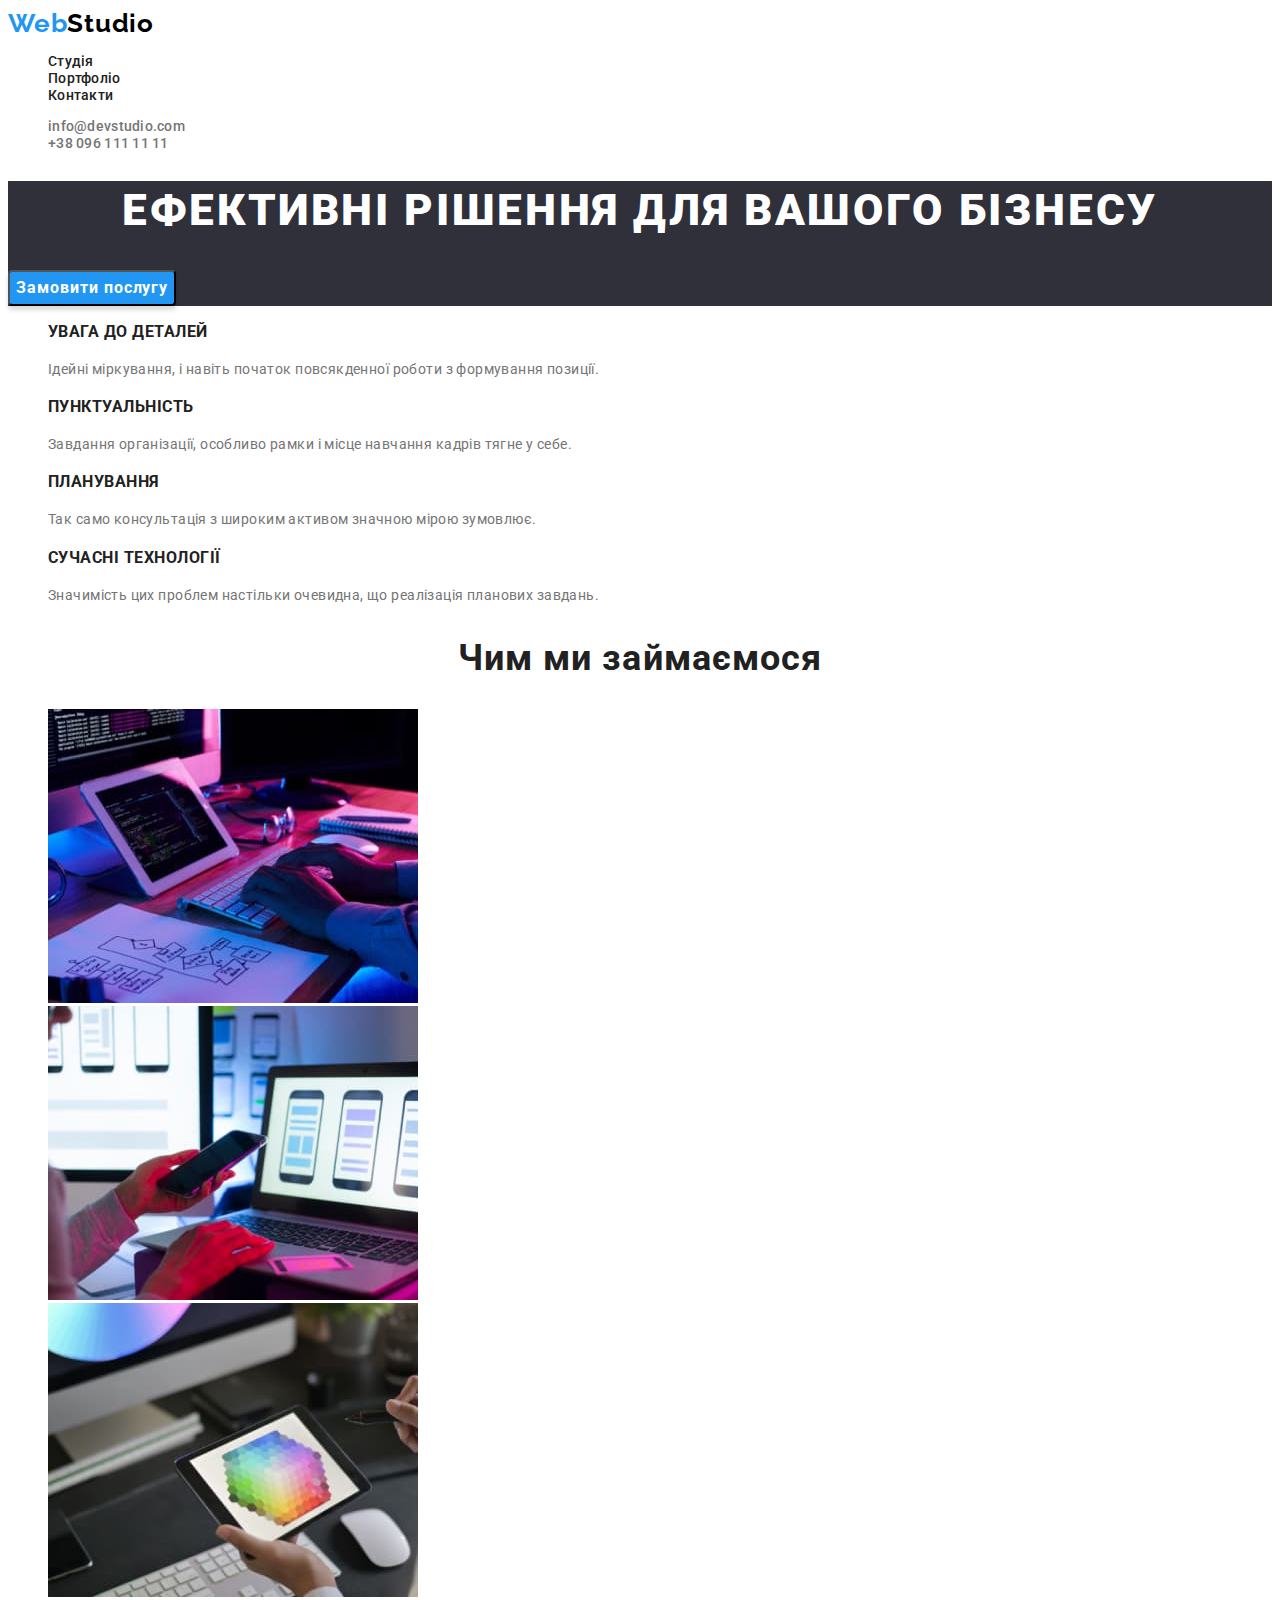
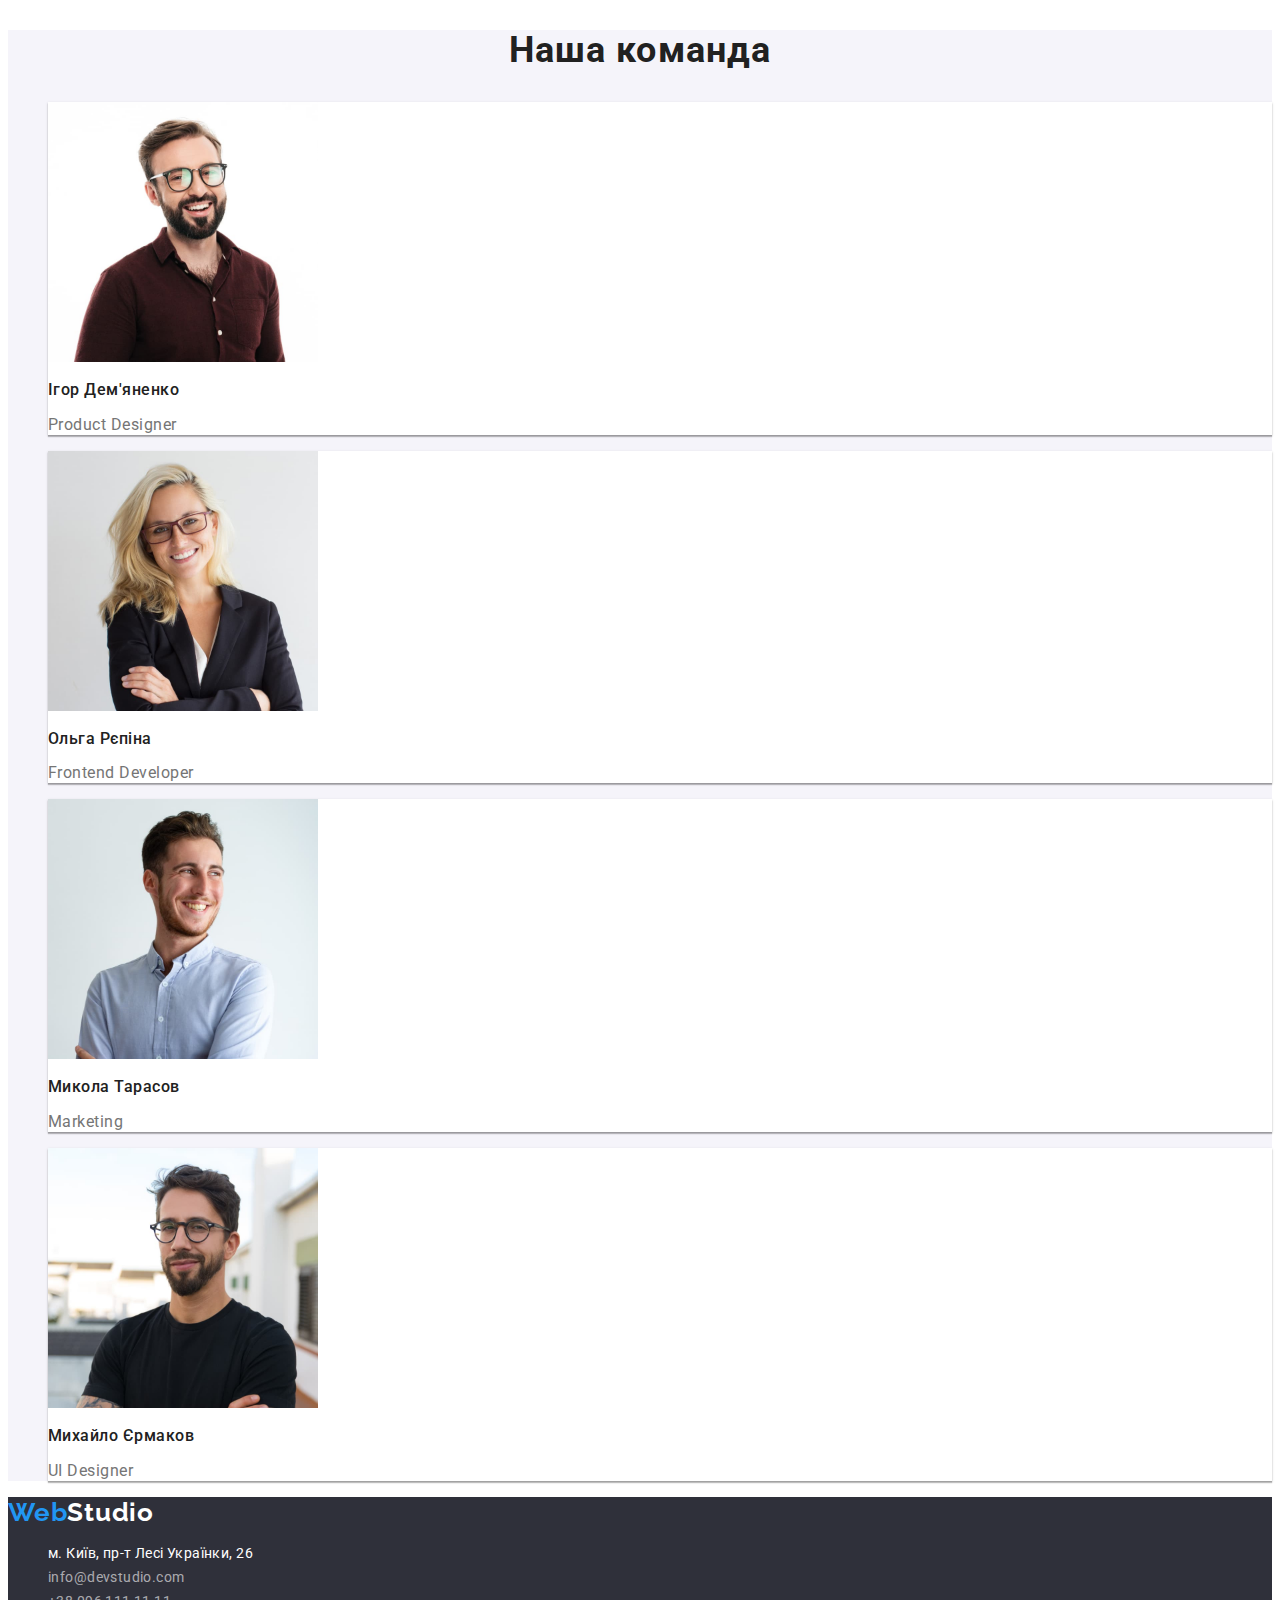
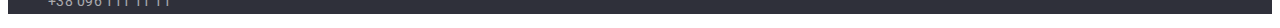
==== index.html @ ff4c9b48 "start hw-3" ====
<!DOCTYPE html>
<html lang="uk">
    <head>
        <meta charset="UTF-8" />
        <meta http-equiv="X-UA-Compatible" content="IE=edge" />
        <meta name="viewport" content="width=device-width, initial-scale=1.0" />
        <title>WebStudio</title>
        <link rel="stylesheet" href="./css/styles.css" />
        <link rel="preconnect" href="https://fonts.googleapis.com" />
        <link rel="preconnect" href="https://fonts.gstatic.com" crossorigin />
        <link href="https://fonts.googleapis.com/css2?family=Raleway:wght@700&family=Roboto:wght@400;500;700;900&display=swap" rel="stylesheet" />
    </head>

    <body>
        <header class="header">
            <a class="logo" href="./index.html"><span class="color-logo">Web</span>Studio</a>
            <nav class="nav">
                <ul class="nav-list">
                    <li class="nav-item"><a class="nav-link" href="./index.html">Студія</a></li>
                    <li class="nav-item"><a class="nav-link" href="./portfolio.html">Портфоліо</a></li>
                    <li class="nav-item"><a class="nav-link" href="#">Контакти</a></li>
                </ul>
            </nav>
            <ul class="contact-list">
                <li class="contact-item">
                    <a class="contact-link" href="mailto:info@devstudio.com">info@devstudio.com</a>
                </li>
                <li class="contact-item">
                    <a class="contact-link" href="tel:+380961111111">+38 096 111 11 11</a>
                </li>
            </ul>
        </header>

        <main class="main">
            <section class="section-banner">
                <h1 class="banner-titel">Ефективні рішення для вашого бізнесу</h1>
                <button class="banner-button" type="button">Замовити послугу</button>
            </section>

            <section class="section-advantage">
                <h2 class="visually-hidden">Наші переваги</h2>
                <ul class="advantage-list">
                    <li class="advantage-item">
                        <h3 class="advantage-subtitel">Увага до деталей</h3>
                        <p class="advantage-text">Ідейні міркування, і навіть початок повсякденної роботи з формування позиції.</p>
                    </li>
                    <li class="advantage-item">
                        <h3 class="advantage-subtitel">Пунктуальність</h3>
                        <p class="advantage-text">Завдання організації, особливо рамки і місце навчання кадрів тягне у себе.</p>
                    </li>
                    <li class="advantage-item">
                        <h3 class="advantage-subtitel">Планування</h3>
                        <p class="advantage-text">Так само консультація з широким активом значною мірою зумовлює.</p>
                    </li>
                    <li class="advantage-item">
                        <h3 class="advantage-subtitel">Сучасні технології</h3>
                        <p class="advantage-text">Значимість цих проблем настільки очевидна, що реалізація планових завдань.</p>
                    </li>
                </ul>
            </section>

            <section class="section-speciality">
                <h2 class="speciality-titel">Чим ми займаємося</h2>
                <ul class="speciality-list">
                    <li class="speciality-item">
                        <img class="speciality-image" src="./images/doing/keyboard.jpg" alt="Розробник пише код" width="370" />
                    </li>
                    <li class="speciality-item">
                        <img class="speciality-image" src="./images/doing/phone.jpg" alt="Користувач підключає телефон до ноутбуку" width="370" />
                    </li>
                    <li class="speciality-item">
                        <img class="speciality-image" src="./images/doing/tablet.jpg" alt="Дизайнер вибирає колір на планшеті" width="370" />
                    </li>
                </ul>
            </section>

            <section class="section-team">
                <h2 class="team-titel">Наша команда</h2>
                <ul class="team-list">
                    <li class="team-item">
                        <img class="team-image" src="./images/team/dem.jpg" alt="Фото Ігоря Дем'яненко" width="270" />
                        <h3 class="team-subtitel">Ігор Дем'яненко</h3>
                        <p class="team-text">Product Designer</p>
                    </li>
                    <li class="team-item">
                        <img class="team-image" src="./images/team/rep.jpg" alt="Фото Ольги Рєпіной" width="270" />
                        <h3 class="team-subtitel">Ольга Рєпіна</h3>
                        <p class="team-text">Frontend Developer</p>
                    </li>
                    <li class="team-item">
                        <img class="team-image" src="./images/team/tar.jpg" alt="Фото Миколи Тарасова" width="270" />
                        <h3 class="team-subtitel">Микола Тарасов</h3>
                        <p class="team-text">Marketing</p>
                    </li>
                    <li class="team-item">
                        <img class="team-image" src="./images/team/erm.jpg" alt="Фото Михайла Єрмакова" width="270" />
                        <h3 class="team-subtitel">Михайло Єрмаков</h3>
                        <p class="team-text">UI Designer</p>
                    </li>
                </ul>
            </section>
        </main>

        <footer class="footer">
            <a class="logo footer-logo" href="./index.html"><span class="color-logo">Web</span>Studio</a>
            <address class="address">
                <ul class="footer-list">
                    <li class="footer-item">
                        <a class="footer-llink-map" href="https://goo.gl/maps/CtNU3nowhyDTVTYz7" target="_blank" rel="noopener noreferrer nofollow">
                            м. Київ, пр-т Лесі Українки, 26
                        </a>
                    </li>
                    <li class="footer-item">
                        <a class="footer-llink-mail" href="mailto:info@devstudio.com">info@devstudio.com</a>
                    </li>
                    <li class="footer-item">
                        <a class="footer-llink-tel" href="tel:+380961111111">+38 096 111 11 11</a>
                    </li>
                </ul>
            </address>
        </footer>
    </body>
</html>
---- css/styles.css ----
a {
  text-decoration: none;
}
ul {
  list-style: none;
}

:root {
  --primary-titel-color: #212121;
  --primary-text-color: #757575;
  --logo-color: #000000;
  --primary-color: #ffffff;
  --secondary-background-color: #f5f4fa;
  --footer-background-color: #2f303a;
  --accent-color: #2196f3;
  --button-active-color: #188ce8;
  --footer-contact-color: rgba(255, 255, 255, 0.6);
}

body {
  font-family: 'Roboto', sans-serif;
  font-size: 14px;
  color: var(--primary-text-color);
  background-color: var(--primary-color);
}

.header {
}
.logo {
  font-family: 'Raleway', sans-serif;
  font-weight: 700;
  font-size: 26px;
  line-height: 1.19;
  letter-spacing: 0.03em;
  color: var(--logo-color);
}
.color-logo {
  color: var(--accent-color);
}
.nav {
}
.nav-list {
}
.nav-item {
}
.nav-link {
  font-weight: 500;
  line-height: 1.14;
  letter-spacing: 0.02em;
  color: var(--primary-titel-color);
}
.nav-link:hover,
.nav-link:focus {
  color: var(--accent-color);
}
.contact-list {
}
.contact-item {
}
.contact-link {
  font-weight: 500;
  line-height: 1.14;
  letter-spacing: 0.02em;
  color: var(--primary-text-color);
}
.contact-link:hover,
.contact-link:focus {
  color: var(--accent-color);
}
.main {
}
.section-banner {
  background-color: var(--footer-background-color);
}
.banner-titel {
  font-weight: 900;
  font-size: 44px;
  line-height: 1.36;
  text-align: center;
  letter-spacing: 0.06em;
  text-transform: uppercase;
  color: var(--primary-color);
}
.banner-button {
  font-family: inherit;
  font-weight: 700;
  font-size: 16px;
  line-height: 1.87;
  text-align: center;
  letter-spacing: 0.06em;
  cursor: pointer;
  color: var(--primary-color);
  background-color: var(--accent-color);
  box-shadow: 0px 4px 4px rgba(0, 0, 0, 0.15);
  border-radius: 4px;
}
.banner-button:hover,
.banner-button:focus {
  background: var(--button-active-color);
}
.section-advantage {
}
.visually-hidden {
  position: absolute;
  white-space: nowrap;
  width: 1px;
  height: 1px;
  overflow: hidden;
  border: 0;
  padding: 0;
  clip: rect(0 0 0 0);
  clip-path: inset(50%);
  margin: -1px;
}
.advantage-list {
}
.advantage-item {
}
.advantage-subtitel {
  font-weight: 700;
  line-height: 1.14;
  letter-spacing: 0.03em;
  text-transform: uppercase;
  color: var(--primary-titel-color);
}
.advantage-text {
  line-height: 1.71;
  letter-spacing: 0.03em;
}
.section-speciality {
}
.speciality-titel {
  font-weight: 700;
  font-size: 36px;
  line-height: 1.16;
  text-align: center;
  letter-spacing: 0.03em;
  color: var(--primary-titel-color);
}
.speciality-list {
}
.speciality-item {
}
.speciality-image {
}
.section-team {
  background-color: var(--secondary-background-color);
}
.team-titel {
  font-weight: 700;
  font-size: 36px;
  line-height: 1.16;
  text-align: center;
  letter-spacing: 0.03em;
  color: var(--primary-titel-color);
}
.team-list {
}
.team-item {
  background-color: var(--primary-color);
  box-shadow: 0px 1px 3px rgba(0, 0, 0, 0.12), 0px 1px 1px rgba(0, 0, 0, 0.14),
    0px 2px 1px rgba(0, 0, 0, 0.2);
}
.team-image {
}
.team-subtitel {
  font-weight: 500;
  font-size: 16px;
  line-height: 1.18;
  letter-spacing: 0.03em;
  color: var(--primary-titel-color);
}
.team-text {
  font-size: 16px;
  line-height: 1.18;
  letter-spacing: 0.03em;
}
.footer {
  background-color: var(--footer-background-color);
}
.footer-logo {
  color: var(--primary-color);
}
.address {
}
.footer-list {
}
.footer-item {
}
.footer-llink-map {
  font-style: normal;
  line-height: 1.71;
  letter-spacing: 0.03em;
  color: var(--primary-color);
}
.footer-llink-map:hover,
.footer-llink-map:focus{
  color: var(--accent-color);
}
.footer-llink-mail {
  font-style: normal;
  line-height: 1.71;
  letter-spacing: 0.03em;
  color: var(--footer-contact-color);
}
.footer-llink-mail:hover,
.footer-llink-mail:focus{
  color: var(--accent-color);
}
.footer-llink-tel {
  font-style: normal;
  line-height: 1.71;
  letter-spacing: 0.03em;
  color: var(--footer-contact-color);
}
.footer-llink-tel:hover,
.footer-llink-tel:focus{
  color: var(--accent-color);
}

/* style portfolio */

.active {
  color: var(--accent-color);
}
.main-portfolio {
  background-color: var(--primary-color);
}
.filter-list {
}
.filter-item {
}
.filter-button {
  font-family: inherit;
  font-weight: 500;
  font-size: 16px;
  line-height: 1.62;
  text-align: center;
  letter-spacing: 0.03em;
  cursor: pointer;
  background-color: var(--secondary-background-color);
  box-shadow: 0px 3px 1px rgba(0, 0, 0, 0.1), 0px 1px 2px rgba(0, 0, 0, 0.08),
    0px 2px 2px rgba(0, 0, 0, 0.12);
  border-radius: 4px;
}
.filter-button:hover,
.filter-button:focus {
  color: var(--primary-color);
  background-color: var(--accent-color);
}
.section-work {
}
.card-list {
}
.card-item {
}
.card-link {
}
.card-image {
}
.card-titel {
  font-weight: 700;
  font-size: 18px;
  line-height: 2;
  letter-spacing: 0.06em;
  color: var(--primary-titel-color);
}
.card-text {
  font-size: 16px;
  line-height: 1.87;
  letter-spacing: 0.03em;
  color: var(--primary-text-color);
}
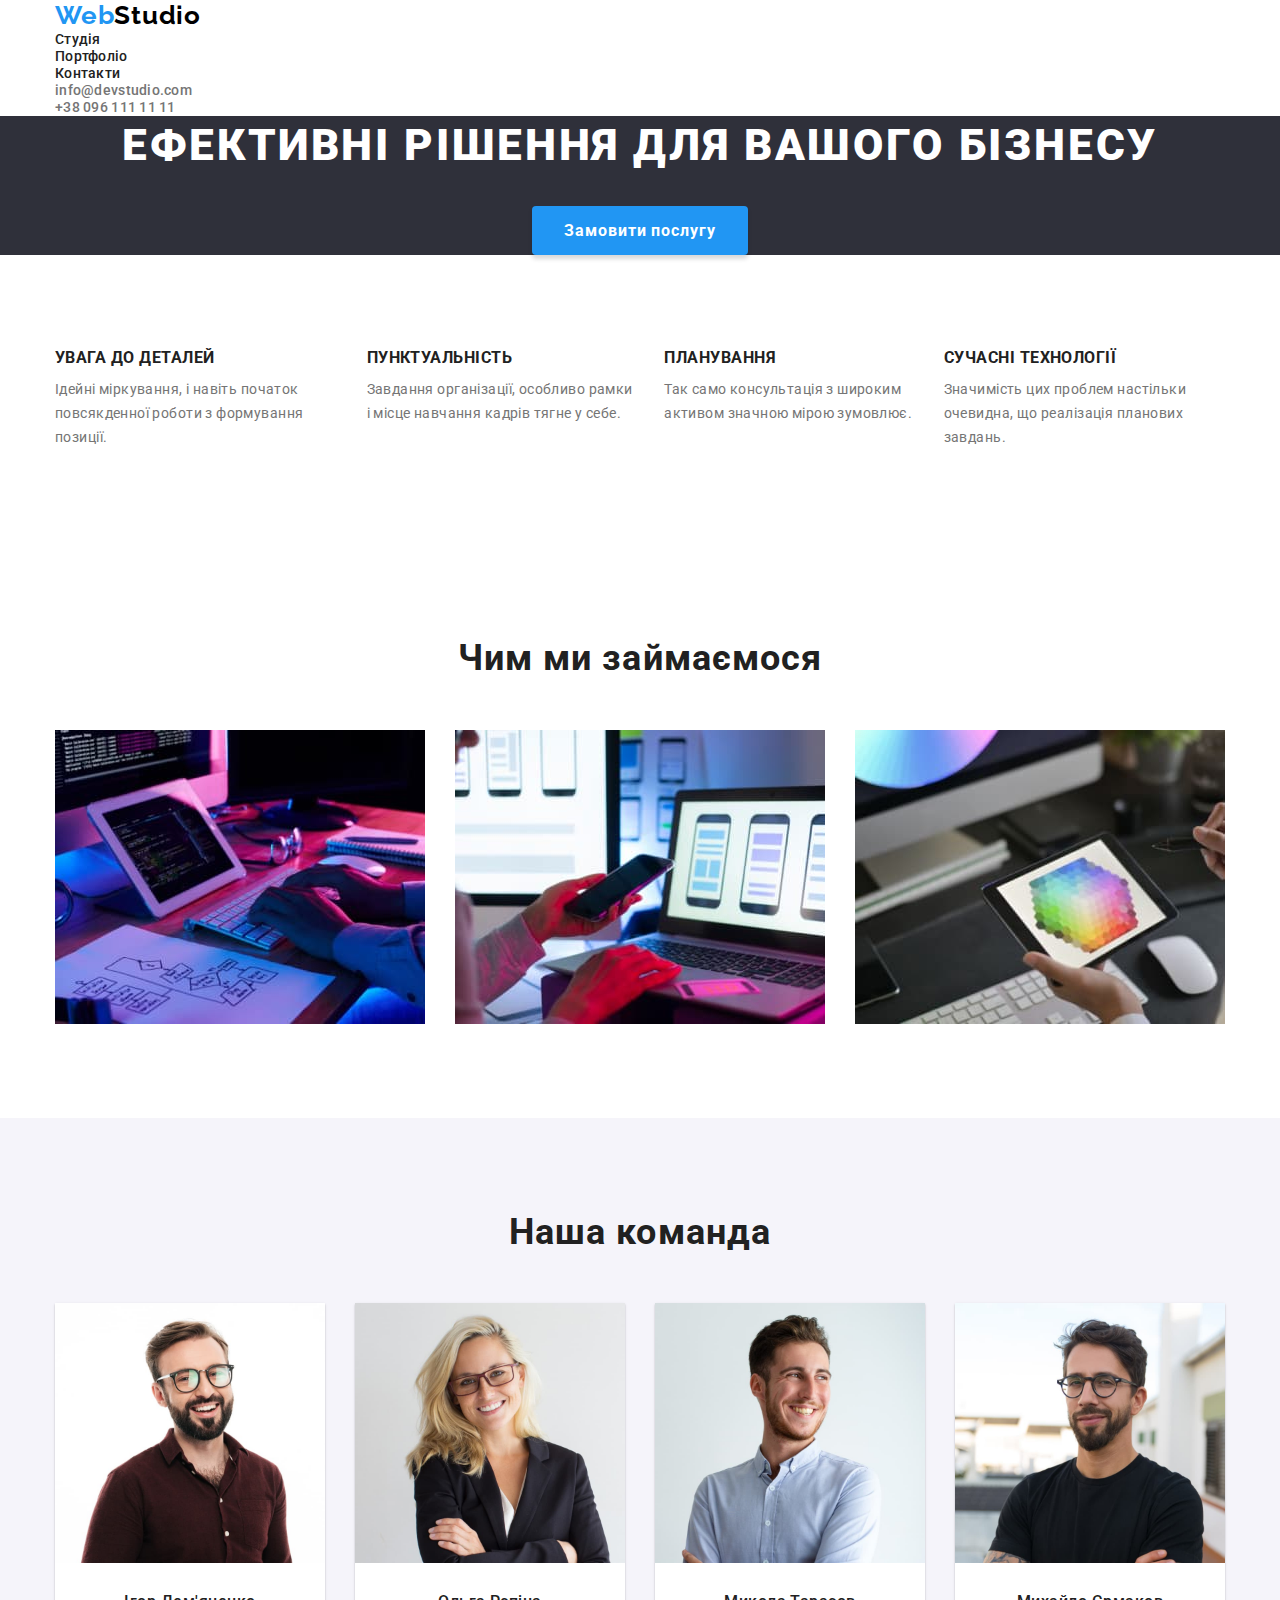
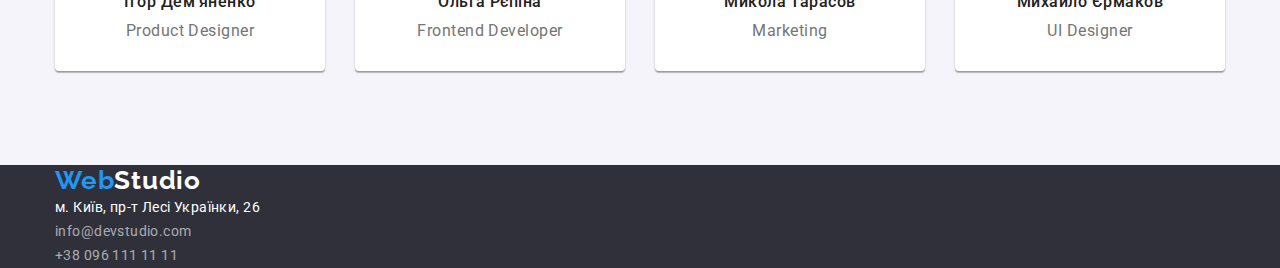
==== commit 701b5894: "decor hw-3" ====
--- a/index.html
+++ b/index.html
@@ -1,123 +1,192 @@
 <!DOCTYPE html>
 <html lang="uk">
-    <head>
-        <meta charset="UTF-8" />
-        <meta http-equiv="X-UA-Compatible" content="IE=edge" />
-        <meta name="viewport" content="width=device-width, initial-scale=1.0" />
-        <title>WebStudio</title>
-        <link rel="stylesheet" href="./css/styles.css" />
-        <link rel="preconnect" href="https://fonts.googleapis.com" />
-        <link rel="preconnect" href="https://fonts.gstatic.com" crossorigin />
-        <link href="https://fonts.googleapis.com/css2?family=Raleway:wght@700&family=Roboto:wght@400;500;700;900&display=swap" rel="stylesheet" />
-    </head>
+  <head>
+    <meta charset="UTF-8" />
+    <meta http-equiv="X-UA-Compatible" content="IE=edge" />
+    <meta name="viewport" content="width=device-width, initial-scale=1.0" />
+    <title>WebStudio</title>
+    <link
+      rel="stylesheet"
+      href="https://cdnjs.cloudflare.com/ajax/libs/modern-normalize/1.1.0/modern-normalize.min.css"
+    />
+    <link rel="stylesheet" href="./css/styles.css" />
+    <link rel="preconnect" href="https://fonts.googleapis.com" />
+    <link rel="preconnect" href="https://fonts.gstatic.com" crossorigin />
+    <link
+      href="https://fonts.googleapis.com/css2?family=Raleway:wght@700&family=Roboto:wght@400;500;700;900&display=swap"
+      rel="stylesheet"
+    />
+  </head>
 
-    <body>
-        <header class="header">
-            <a class="logo" href="./index.html"><span class="color-logo">Web</span>Studio</a>
-            <nav class="nav">
-                <ul class="nav-list">
-                    <li class="nav-item"><a class="nav-link" href="./index.html">Студія</a></li>
-                    <li class="nav-item"><a class="nav-link" href="./portfolio.html">Портфоліо</a></li>
-                    <li class="nav-item"><a class="nav-link" href="#">Контакти</a></li>
-                </ul>
-            </nav>
-            <ul class="contact-list">
-                <li class="contact-item">
-                    <a class="contact-link" href="mailto:info@devstudio.com">info@devstudio.com</a>
-                </li>
-                <li class="contact-item">
-                    <a class="contact-link" href="tel:+380961111111">+38 096 111 11 11</a>
-                </li>
-            </ul>
-        </header>
+  <body>
+    <header class="header">
+      <div class="container">
+        <a class="logo" href="./index.html"><span class="color-logo">Web</span>Studio</a>
+        <nav class="nav">
+          <ul class="nav-list">
+            <li class="nav-item"><a class="nav-link" href="./index.html">Студія</a></li>
+            <li class="nav-item"><a class="nav-link" href="./portfolio.html">Портфоліо</a></li>
+            <li class="nav-item"><a class="nav-link" href="#">Контакти</a></li>
+          </ul>
+        </nav>
+        <ul class="contact-list">
+          <li class="contact-item">
+            <a class="contact-link" href="mailto:info@devstudio.com">info@devstudio.com</a>
+          </li>
+          <li class="contact-item">
+            <a class="contact-link" href="tel:+380961111111">+38 096 111 11 11</a>
+          </li>
+        </ul>
+      </div>
+    </header>
 
-        <main class="main">
-            <section class="section-banner">
-                <h1 class="banner-titel">Ефективні рішення для вашого бізнесу</h1>
-                <button class="banner-button" type="button">Замовити послугу</button>
-            </section>
+    <main class="main">
+      <section class="section-banner">
+        <div class="container">
+          <h1 class="banner-titel">Ефективні рішення для вашого бізнесу</h1>
+          <button class="banner-button" type="button">Замовити послугу</button>
+        </div>
+      </section>
 
-            <section class="section-advantage">
-                <h2 class="visually-hidden">Наші переваги</h2>
-                <ul class="advantage-list">
-                    <li class="advantage-item">
-                        <h3 class="advantage-subtitel">Увага до деталей</h3>
-                        <p class="advantage-text">Ідейні міркування, і навіть початок повсякденної роботи з формування позиції.</p>
-                    </li>
-                    <li class="advantage-item">
-                        <h3 class="advantage-subtitel">Пунктуальність</h3>
-                        <p class="advantage-text">Завдання організації, особливо рамки і місце навчання кадрів тягне у себе.</p>
-                    </li>
-                    <li class="advantage-item">
-                        <h3 class="advantage-subtitel">Планування</h3>
-                        <p class="advantage-text">Так само консультація з широким активом значною мірою зумовлює.</p>
-                    </li>
-                    <li class="advantage-item">
-                        <h3 class="advantage-subtitel">Сучасні технології</h3>
-                        <p class="advantage-text">Значимість цих проблем настільки очевидна, що реалізація планових завдань.</p>
-                    </li>
-                </ul>
-            </section>
+      <section class="section section-advantage">
+        <div class="container">
+          <h2 class="visually-hidden">Наші переваги</h2>
+          <ul class="advantage-list">
+            <li class="advantage-item">
+              <h3 class="advantage-subtitel">Увага до деталей</h3>
+              <p class="advantage-text">
+                Ідейні міркування, і навіть початок повсякденної роботи з формування позиції.
+              </p>
+            </li>
+            <li class="advantage-item">
+              <h3 class="advantage-subtitel">Пунктуальність</h3>
+              <p class="advantage-text">
+                Завдання організації, особливо рамки і місце навчання кадрів тягне у себе.
+              </p>
+            </li>
+            <li class="advantage-item">
+              <h3 class="advantage-subtitel">Планування</h3>
+              <p class="advantage-text">
+                Так само консультація з широким активом значною мірою зумовлює.
+              </p>
+            </li>
+            <li class="advantage-item">
+              <h3 class="advantage-subtitel">Сучасні технології</h3>
+              <p class="advantage-text">
+                Значимість цих проблем настільки очевидна, що реалізація планових завдань.
+              </p>
+            </li>
+          </ul>
+        </div>
+      </section>
 
-            <section class="section-speciality">
-                <h2 class="speciality-titel">Чим ми займаємося</h2>
-                <ul class="speciality-list">
-                    <li class="speciality-item">
-                        <img class="speciality-image" src="./images/doing/keyboard.jpg" alt="Розробник пише код" width="370" />
-                    </li>
-                    <li class="speciality-item">
-                        <img class="speciality-image" src="./images/doing/phone.jpg" alt="Користувач підключає телефон до ноутбуку" width="370" />
-                    </li>
-                    <li class="speciality-item">
-                        <img class="speciality-image" src="./images/doing/tablet.jpg" alt="Дизайнер вибирає колір на планшеті" width="370" />
-                    </li>
-                </ul>
-            </section>
+      <section class="section section-speciality">
+        <div class="container">
+          <h2 class="speciality-titel">Чим ми займаємося</h2>
+          <ul class="speciality-list">
+            <li class="speciality-item">
+              <img
+                class="speciality-image"
+                src="./images/doing/keyboard.jpg"
+                alt="Розробник пише код"
+                width="370"
+              />
+            </li>
+            <li class="speciality-item">
+              <img
+                class="speciality-image"
+                src="./images/doing/phone.jpg"
+                alt="Користувач підключає телефон до ноутбуку"
+                width="370"
+              />
+            </li>
+            <li class="speciality-item">
+              <img
+                class="speciality-image"
+                src="./images/doing/tablet.jpg"
+                alt="Дизайнер вибирає колір на планшеті"
+                width="370"
+              />
+            </li>
+          </ul>
+        </div>
+      </section>
 
-            <section class="section-team">
-                <h2 class="team-titel">Наша команда</h2>
-                <ul class="team-list">
-                    <li class="team-item">
-                        <img class="team-image" src="./images/team/dem.jpg" alt="Фото Ігоря Дем'яненко" width="270" />
-                        <h3 class="team-subtitel">Ігор Дем'яненко</h3>
-                        <p class="team-text">Product Designer</p>
-                    </li>
-                    <li class="team-item">
-                        <img class="team-image" src="./images/team/rep.jpg" alt="Фото Ольги Рєпіной" width="270" />
-                        <h3 class="team-subtitel">Ольга Рєпіна</h3>
-                        <p class="team-text">Frontend Developer</p>
-                    </li>
-                    <li class="team-item">
-                        <img class="team-image" src="./images/team/tar.jpg" alt="Фото Миколи Тарасова" width="270" />
-                        <h3 class="team-subtitel">Микола Тарасов</h3>
-                        <p class="team-text">Marketing</p>
-                    </li>
-                    <li class="team-item">
-                        <img class="team-image" src="./images/team/erm.jpg" alt="Фото Михайла Єрмакова" width="270" />
-                        <h3 class="team-subtitel">Михайло Єрмаков</h3>
-                        <p class="team-text">UI Designer</p>
-                    </li>
-                </ul>
-            </section>
-        </main>
+      <section class="section section-team">
+        <div class="container">
+          <h2 class="team-titel">Наша команда</h2>
+          <ul class="team-list">
+            <li class="team-item">
+              <img
+                class="team-image"
+                src="./images/team/dem.jpg"
+                alt="Фото Ігоря Дем'яненко"
+                width="270"
+              />
+              <h3 class="team-subtitel">Ігор Дем'яненко</h3>
+              <p class="team-text">Product Designer</p>
+            </li>
+            <li class="team-item">
+              <img
+                class="team-image"
+                src="./images/team/rep.jpg"
+                alt="Фото Ольги Рєпіной"
+                width="270"
+              />
+              <h3 class="team-subtitel">Ольга Рєпіна</h3>
+              <p class="team-text">Frontend Developer</p>
+            </li>
+            <li class="team-item">
+              <img
+                class="team-image"
+                src="./images/team/tar.jpg"
+                alt="Фото Миколи Тарасова"
+                width="270"
+              />
+              <h3 class="team-subtitel">Микола Тарасов</h3>
+              <p class="team-text">Marketing</p>
+            </li>
+            <li class="team-item">
+              <img
+                class="team-image"
+                src="./images/team/erm.jpg"
+                alt="Фото Михайла Єрмакова"
+                width="270"
+              />
+              <h3 class="team-subtitel">Михайло Єрмаков</h3>
+              <p class="team-text">UI Designer</p>
+            </li>
+          </ul>
+        </div>
+      </section>
+    </main>
 
-        <footer class="footer">
-            <a class="logo footer-logo" href="./index.html"><span class="color-logo">Web</span>Studio</a>
-            <address class="address">
-                <ul class="footer-list">
-                    <li class="footer-item">
-                        <a class="footer-llink-map" href="https://goo.gl/maps/CtNU3nowhyDTVTYz7" target="_blank" rel="noopener noreferrer nofollow">
-                            м. Київ, пр-т Лесі Українки, 26
-                        </a>
-                    </li>
-                    <li class="footer-item">
-                        <a class="footer-llink-mail" href="mailto:info@devstudio.com">info@devstudio.com</a>
-                    </li>
-                    <li class="footer-item">
-                        <a class="footer-llink-tel" href="tel:+380961111111">+38 096 111 11 11</a>
-                    </li>
-                </ul>
-            </address>
-        </footer>
-    </body>
+    <footer class="footer">
+      <div class="container">
+        <a class="logo footer-logo" href="./index.html"
+          ><span class="color-logo">Web</span>Studio</a
+        >
+        <address class="address">
+          <ul class="footer-list">
+            <li class="footer-item">
+              <a
+                class="footer-llink-map"
+                href="https://goo.gl/maps/CtNU3nowhyDTVTYz7"
+                target="_blank"
+                rel="noopener noreferrer nofollow"
+              >
+                м. Київ, пр-т Лесі Українки, 26
+              </a>
+            </li>
+            <li class="footer-item">
+              <a class="footer-llink-mail" href="mailto:info@devstudio.com">info@devstudio.com</a>
+            </li>
+            <li class="footer-item">
+              <a class="footer-llink-tel" href="tel:+380961111111">+38 096 111 11 11</a>
+            </li>
+          </ul>
+        </address>
+      </div>
+    </footer>
+  </body>
 </html>
--- a/css/styles.css
+++ b/css/styles.css
@@ -1,8 +1,27 @@
 a {
   text-decoration: none;
 }
+img  {
+  display: block;
+}
 ul {
   list-style: none;
+  margin-top: 0;
+  margin-bottom: 0;
+  padding-left: 0;
+}
+p {
+  margin-top: 0;
+  margin-bottom: 0;
+}
+h1,
+h2,
+h3,
+h4,
+h5,
+h6 {
+  margin-top: 0;
+  margin-bottom: 0;
 }
 
 :root {
@@ -23,7 +42,18 @@
   color: var(--primary-text-color);
   background-color: var(--primary-color);
 }
-
+.container {
+  width: 100%;
+  max-width: 1200px;
+  margin-left: auto;
+  margin-right: auto;
+  padding-left: 15px;
+  padding-right: 15px;
+}
+.section{
+  padding-top: 94px;
+  padding-bottom: 94px;
+}
 .header {
 }
 .logo {
@@ -73,6 +103,7 @@
   background-color: var(--footer-background-color);
 }
 .banner-titel {
+  margin-bottom: 30px;
   font-weight: 900;
   font-size: 44px;
   line-height: 1.36;
@@ -82,6 +113,10 @@
   color: var(--primary-color);
 }
 .banner-button {
+  display: block;
+  margin-left: auto;
+  margin-right: auto;
+  padding: 10px 32px;
   font-family: inherit;
   font-weight: 700;
   font-size: 16px;
@@ -92,6 +127,7 @@
   color: var(--primary-color);
   background-color: var(--accent-color);
   box-shadow: 0px 4px 4px rgba(0, 0, 0, 0.15);
+  border: 0;
   border-radius: 4px;
 }
 .banner-button:hover,
@@ -113,10 +149,15 @@
   margin: -1px;
 }
 .advantage-list {
+  display: flex;
 }
 .advantage-item {
 }
+.advantage-item:not(:last-child ) {
+  margin-right: 30px;
+}
 .advantage-subtitel {
+  margin-bottom: 10px;
   font-weight: 700;
   line-height: 1.14;
   letter-spacing: 0.03em;
@@ -130,6 +171,7 @@
 .section-speciality {
 }
 .speciality-titel {
+  margin-bottom: 50px;
   font-weight: 700;
   font-size: 36px;
   line-height: 1.16;
@@ -138,8 +180,12 @@
   color: var(--primary-titel-color);
 }
 .speciality-list {
+  display: flex;
 }
 .speciality-item {
+}
+.speciality-item:not(:last-child ) {
+  margin-right: 30px;
 }
 .speciality-image {
 }
@@ -147,6 +193,7 @@
   background-color: var(--secondary-background-color);
 }
 .team-titel {
+  margin-bottom: 50px;
   font-weight: 700;
   font-size: 36px;
   line-height: 1.16;
@@ -155,25 +202,35 @@
   color: var(--primary-titel-color);
 }
 .team-list {
+  display: flex;
 }
 .team-item {
+  padding-bottom: 30px;
   background-color: var(--primary-color);
   box-shadow: 0px 1px 3px rgba(0, 0, 0, 0.12), 0px 1px 1px rgba(0, 0, 0, 0.14),
     0px 2px 1px rgba(0, 0, 0, 0.2);
+    border-radius: 0px 0px 4px 4px;
+}
+.team-item:not(:last-child ) {
+  margin-right: 30px;
 }
 .team-image {
+  margin-bottom: 30px;
 }
 .team-subtitel {
+  margin-bottom: 10px;
   font-weight: 500;
   font-size: 16px;
   line-height: 1.18;
   letter-spacing: 0.03em;
+  text-align: center;
   color: var(--primary-titel-color);
 }
 .team-text {
   font-size: 16px;
   line-height: 1.18;
   letter-spacing: 0.03em;
+  text-align: center;
 }
 .footer {
   background-color: var(--footer-background-color);
@@ -194,7 +251,7 @@
   color: var(--primary-color);
 }
 .footer-llink-map:hover,
-.footer-llink-map:focus{
+.footer-llink-map:focus {
   color: var(--accent-color);
 }
 .footer-llink-mail {
@@ -204,7 +261,7 @@
   color: var(--footer-contact-color);
 }
 .footer-llink-mail:hover,
-.footer-llink-mail:focus{
+.footer-llink-mail:focus {
   color: var(--accent-color);
 }
 .footer-llink-tel {
@@ -214,7 +271,7 @@
   color: var(--footer-contact-color);
 }
 .footer-llink-tel:hover,
-.footer-llink-tel:focus{
+.footer-llink-tel:focus {
   color: var(--accent-color);
 }
 
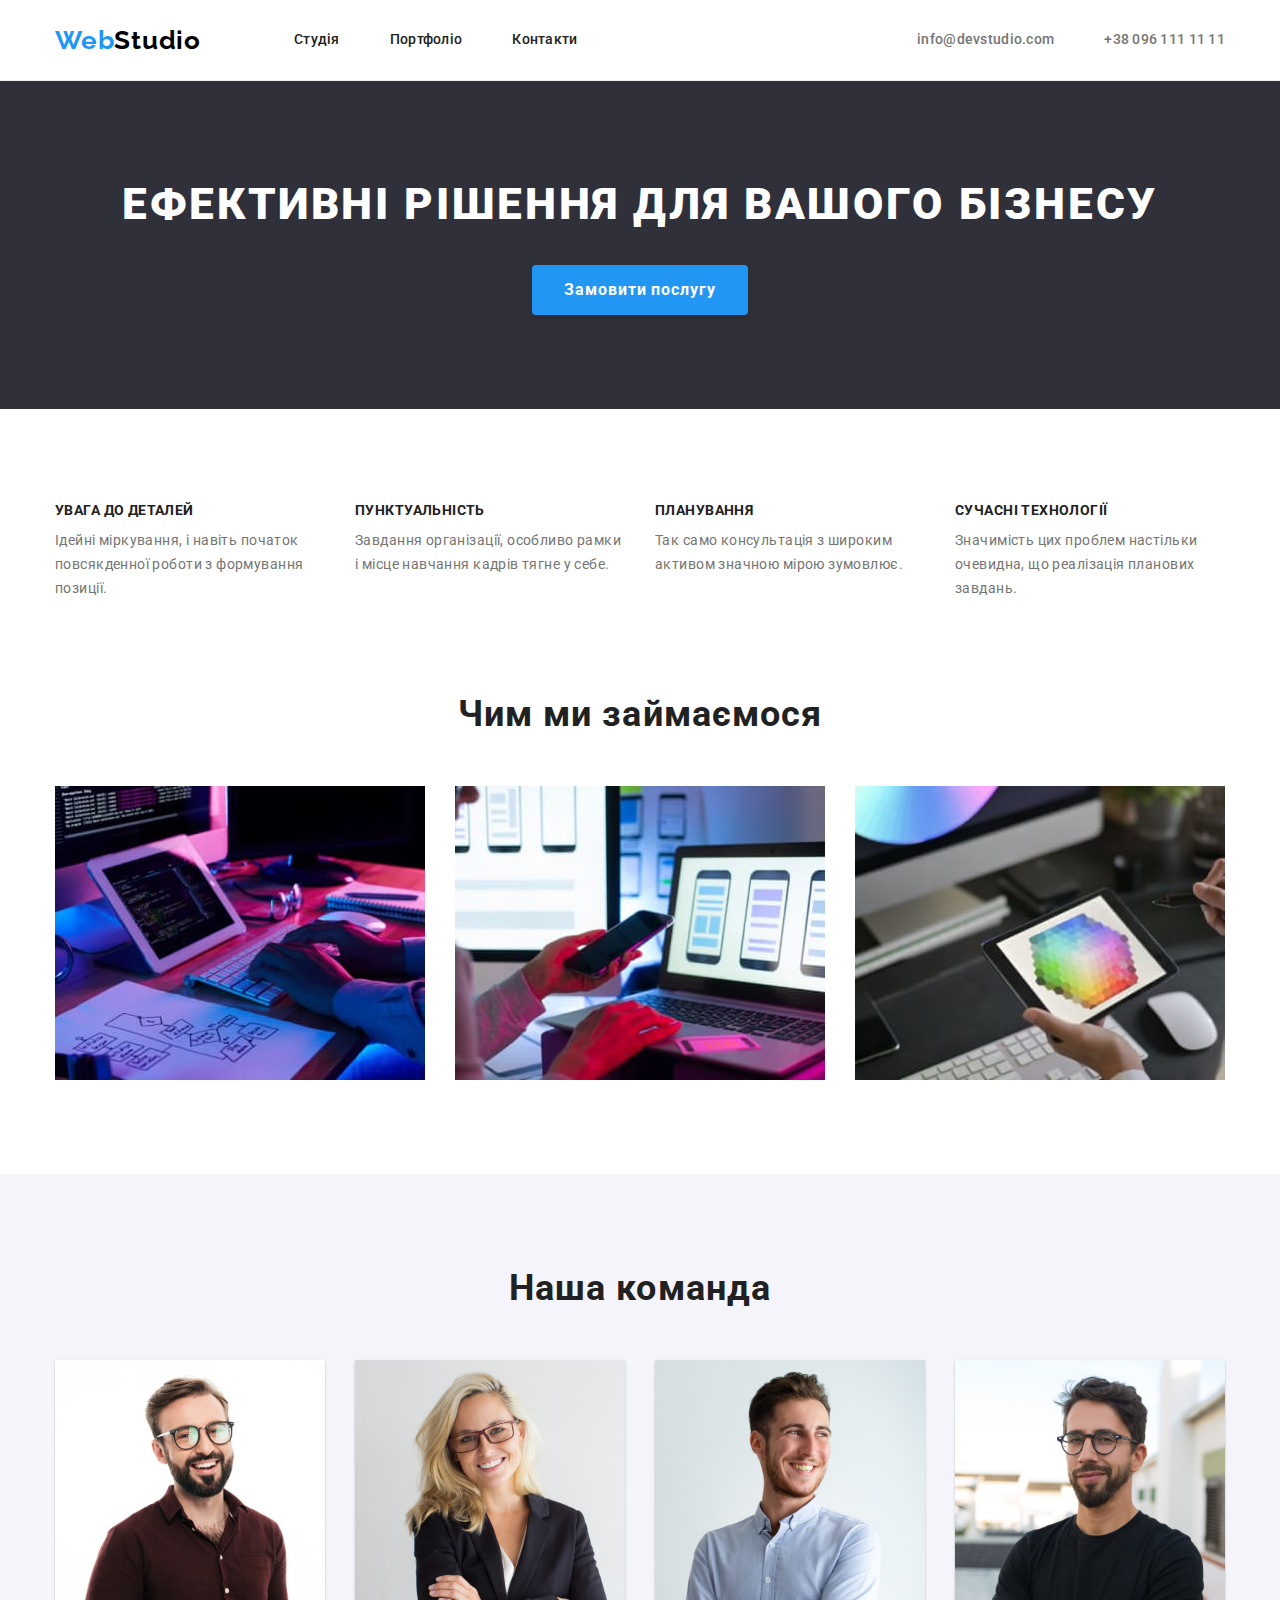
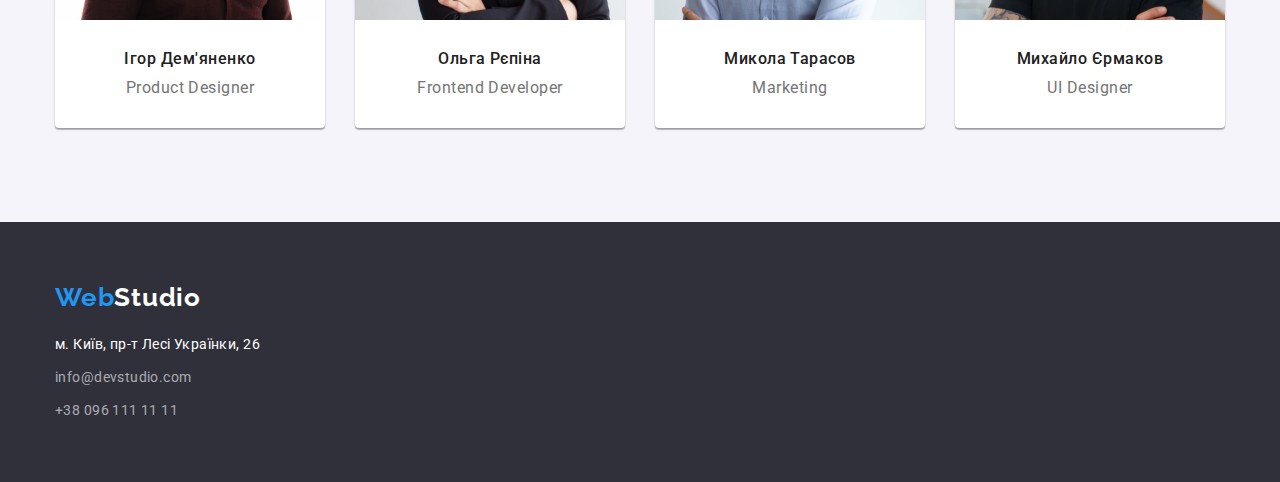
==== commit 544754af: "hw-3" ====
--- a/index.html
+++ b/index.html
@@ -20,7 +20,7 @@
 
   <body>
     <header class="header">
-      <div class="container">
+      <div class="container header-container">
         <a class="logo" href="./index.html"><span class="color-logo">Web</span>Studio</a>
         <nav class="nav">
           <ul class="nav-list">
@@ -41,7 +41,7 @@
     </header>
 
     <main class="main">
-      <section class="section-banner">
+      <section class=" section section-banner">
         <div class="container">
           <h1 class="banner-titel">Ефективні рішення для вашого бізнесу</h1>
           <button class="banner-button" type="button">Замовити послугу</button>
@@ -123,8 +123,10 @@
                 alt="Фото Ігоря Дем'яненко"
                 width="270"
               />
-              <h3 class="team-subtitel">Ігор Дем'яненко</h3>
-              <p class="team-text">Product Designer</p>
+             <div class="team-desc">
+                <h3 class="team-subtitel">Ігор Дем'яненко</h3>
+                <p class="team-text">Product Designer</p>
+             </div>
             </li>
             <li class="team-item">
               <img
@@ -133,8 +135,10 @@
                 alt="Фото Ольги Рєпіной"
                 width="270"
               />
-              <h3 class="team-subtitel">Ольга Рєпіна</h3>
-              <p class="team-text">Frontend Developer</p>
+          <div class="team-desc">
+                <h3 class="team-subtitel">Ольга Рєпіна</h3>
+                <p class="team-text">Frontend Developer</p>
+          </div>
             </li>
             <li class="team-item">
               <img
@@ -143,8 +147,10 @@
                 alt="Фото Миколи Тарасова"
                 width="270"
               />
-              <h3 class="team-subtitel">Микола Тарасов</h3>
-              <p class="team-text">Marketing</p>
+              <div class="team-desc">
+                <h3 class="team-subtitel">Микола Тарасов</h3>
+                <p class="team-text">Marketing</p>
+              </div>
             </li>
             <li class="team-item">
               <img
@@ -153,8 +159,10 @@
                 alt="Фото Михайла Єрмакова"
                 width="270"
               />
-              <h3 class="team-subtitel">Михайло Єрмаков</h3>
-              <p class="team-text">UI Designer</p>
+              <div class="team-desc">
+                <h3 class="team-subtitel">Михайло Єрмаков</h3>
+                <p class="team-text">UI Designer</p>
+              </div>
             </li>
           </ul>
         </div>
--- a/css/styles.css
+++ b/css/styles.css
@@ -1,7 +1,7 @@
 a {
   text-decoration: none;
 }
-img  {
+img {
   display: block;
 }
 ul {
@@ -33,6 +33,8 @@
   --footer-background-color: #2f303a;
   --accent-color: #2196f3;
   --button-active-color: #188ce8;
+  --header-border-color: #ececec;
+  --card-border-color: #eeeeee;
   --footer-contact-color: rgba(255, 255, 255, 0.6);
 }
 
@@ -50,11 +52,17 @@
   padding-left: 15px;
   padding-right: 15px;
 }
-.section{
+.section {
   padding-top: 94px;
   padding-bottom: 94px;
 }
 .header {
+  border-bottom: 1px solid var(--header-border-color);
+}
+
+.header-container {
+  display: flex;
+  align-items: center;
 }
 .logo {
   font-family: 'Raleway', sans-serif;
@@ -68,12 +76,20 @@
   color: var(--accent-color);
 }
 .nav {
+  margin-left: 93px;
 }
 .nav-list {
+  display: flex;
 }
 .nav-item {
 }
+.nav-item:not(:last-child) {
+  margin-right: 50px;
+}
 .nav-link {
+  display: block;
+  padding-top: 32px;
+  padding-bottom: 32px;
   font-weight: 500;
   line-height: 1.14;
   letter-spacing: 0.02em;
@@ -84,10 +100,21 @@
   color: var(--accent-color);
 }
 .contact-list {
+  display: flex;
+  margin-left: auto;
 }
 .contact-item {
 }
+
+.contact-item:not(:last-child) {
+  margin-right: 50px;
+}
+
 .contact-link {
+  display: block;
+  padding-top: 32px;
+  padding-bottom: 32px;
+
   font-weight: 500;
   line-height: 1.14;
   letter-spacing: 0.02em;
@@ -152,13 +179,16 @@
   display: flex;
 }
 .advantage-item {
-}
-.advantage-item:not(:last-child ) {
+  width: 270px;
+}
+.advantage-item:not(:last-child) {
   margin-right: 30px;
 }
 .advantage-subtitel {
   margin-bottom: 10px;
-  font-weight: 700;
+
+  font-weight: 700;
+  font-size: 14px;
   line-height: 1.14;
   letter-spacing: 0.03em;
   text-transform: uppercase;
@@ -169,6 +199,7 @@
   letter-spacing: 0.03em;
 }
 .section-speciality {
+  padding-top: 0;
 }
 .speciality-titel {
   margin-bottom: 50px;
@@ -184,10 +215,13 @@
 }
 .speciality-item {
 }
-.speciality-item:not(:last-child ) {
+.speciality-item:not(:last-child) {
   margin-right: 30px;
 }
 .speciality-image {
+  display: block;
+  max-width: 100%;
+  height: auto;
 }
 .section-team {
   background-color: var(--secondary-background-color);
@@ -205,20 +239,27 @@
   display: flex;
 }
 .team-item {
-  padding-bottom: 30px;
   background-color: var(--primary-color);
   box-shadow: 0px 1px 3px rgba(0, 0, 0, 0.12), 0px 1px 1px rgba(0, 0, 0, 0.14),
     0px 2px 1px rgba(0, 0, 0, 0.2);
-    border-radius: 0px 0px 4px 4px;
-}
-.team-item:not(:last-child ) {
+  border-radius: 0px 0px 4px 4px;
+}
+.team-item:not(:last-child) {
   margin-right: 30px;
 }
 .team-image {
-  margin-bottom: 30px;
+  display: block;
+  max-width: 100%;
+  height: auto;
+}
+
+.team-desc {
+  padding-top: 30px;
+  padding-bottom: 30px;
 }
 .team-subtitel {
   margin-bottom: 10px;
+
   font-weight: 500;
   font-size: 16px;
   line-height: 1.18;
@@ -233,16 +274,26 @@
   text-align: center;
 }
 .footer {
+  padding-top: 60px;
+  padding-bottom: 60px;
+
   background-color: var(--footer-background-color);
 }
 .footer-logo {
+  display: block;
+  margin-bottom: 20px;
+
   color: var(--primary-color);
 }
 .address {
 }
 .footer-list {
 }
+
 .footer-item {
+}
+.footer-item:not(:last-child) {
+  margin-bottom: 9px;
 }
 .footer-llink-map {
   font-style: normal;
@@ -277,17 +328,28 @@
 
 /* style portfolio */
 
-.active {
-  color: var(--accent-color);
-}
 .main-portfolio {
   background-color: var(--primary-color);
 }
+
+.section-work {
+}
+
+.active {
+  color: var(--accent-color);
+}
+
 .filter-list {
-}
-.filter-item {
+  display: flex;
+  justify-content: center;
+  margin-bottom: 34px;
+}
+.filter-item:not(:last-child) {
+  margin-right: 8px;
 }
 .filter-button {
+  padding: 6px 22px;
+
   font-family: inherit;
   font-weight: 500;
   font-size: 16px;
@@ -298,6 +360,7 @@
   background-color: var(--secondary-background-color);
   box-shadow: 0px 3px 1px rgba(0, 0, 0, 0.1), 0px 1px 2px rgba(0, 0, 0, 0.08),
     0px 2px 2px rgba(0, 0, 0, 0.12);
+  border: transparent;
   border-radius: 4px;
 }
 .filter-button:hover,
@@ -305,17 +368,39 @@
   color: var(--primary-color);
   background-color: var(--accent-color);
 }
-.section-work {
-}
 .card-list {
+  display: flex;
+  flex-wrap: wrap;
 }
 .card-item {
+  width: 370px;
+  margin-right: 30px;
+  margin-bottom: 30px;
+
+  border: 1px solid var(--card-border-color);
+}
+.card-item:nth-child(3n) {
+  margin-right: 0;
+}
+
+.card-item:nth-last-child(-n + 3) {
+  margin-bottom: 0;
 }
 .card-link {
 }
 .card-image {
-}
+  display: block;
+  max-width: 100%;
+  height: auto;
+}
+
+.card-desc {
+  padding: 20px 24px;
+}
+
 .card-titel {
+  margin-bottom: 4px;
+
   font-weight: 700;
   font-size: 18px;
   line-height: 2;
